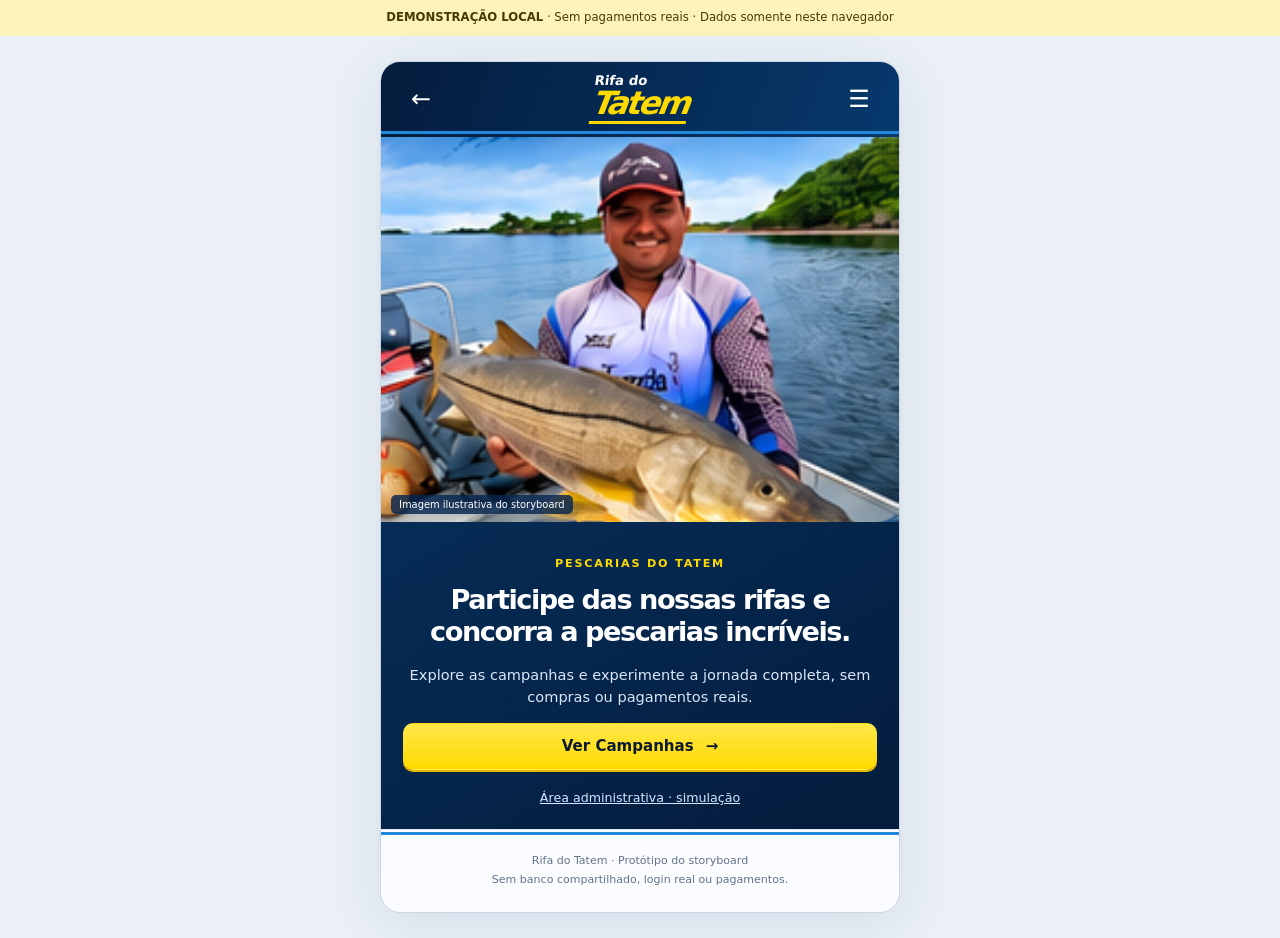
==== teste.html @ 3dd111c2 "Permite cancelar seleção de capa antes de salvar Co-authored-by: Copilot <223556219+Copilot@users.no" ====
<!doctype html>
<html lang="pt-BR">
<head>
  <meta charset="utf-8">
  <meta name="viewport" content="width=device-width, initial-scale=1">
  <meta name="theme-color" content="#062650">
  <meta name="description" content="Demonstração local das jornadas de participante e administrador da Rifa do Tatem.">
  <title>Rifa do Tatem — demonstração</title>
  <link rel="stylesheet" href="demo.css">
  <script type="module" src="demo.js"></script>
</head>
<body>
  <div class="demo-banner"><strong>DEMONSTRAÇÃO LOCAL</strong> · Sem pagamentos reais · Dados somente neste navegador</div>
  <div class="app-shell">
    <header class="app-header">
      <a class="icon-button" id="backButton" href="#inicio" aria-label="Voltar">←</a>
      <a class="brand" href="#inicio" aria-label="Rifa do Tatem, início"><span>Rifa do</span><strong>Tatem</strong></a>
      <button class="icon-button" id="menuToggle" aria-label="Abrir menu" aria-expanded="false" aria-controls="appMenu">☰</button>
    </header>
    <nav id="appMenu" class="app-menu" hidden aria-label="Navegação principal">
      <a href="#inicio">Início</a><a href="#campanhas">Ver campanhas</a><a href="#meus-pedidos">Minhas reservas locais</a>
      <a id="adminEntry" href="#admin-login">Painel simulado</a>
    </nav>
    <p id="appMessage" class="app-message" role="status" aria-live="polite" hidden></p>
    <p id="appError" class="notice error" role="alert" hidden></p>
    <main id="app" tabindex="-1">
      <section data-screen="inicio" class="home-screen" hidden>
        <div class="home-art"><img src="assets/pescaria-inicio.png" alt="Pescador com um peixe, ilustração extraída do storyboard fornecido"><span class="art-caption">Imagem ilustrativa do storyboard</span></div>
        <div class="home-copy"><p class="eyebrow">Pescarias do Tatem</p><h1>Participe das nossas rifas e concorra a pescarias incríveis.</h1><p>Explore as campanhas e experimente a jornada completa, sem compras ou pagamentos reais.</p><a class="button yellow" href="#campanhas">Ver Campanhas <span aria-hidden="true">→</span></a><a class="home-admin" href="#admin-login">Área administrativa · simulação</a></div>
      </section>

      <section data-screen="campanhas" class="screen" hidden>
        <h1>Campanhas Ativas</h1><p class="muted">Escolha uma campanha para participar da simulação.</p>
        <div id="campaignList" class="card-list"></div>
      </section>

      <section data-screen="numeros" class="screen" hidden>
        <h1>Escolha seus números</h1><p id="numberCampaign" class="muted"></p><p>Selecione quantos desejar.</p>
        <div class="legend"><span><i class="available"></i>Disponível</span><span><i class="selected"></i>Selecionado</span><span><i class="reserved"></i>Reservado</span><span><i class="sold"></i>Vendido</span></div>
        <div id="numbers" class="numbers" aria-label="Números da campanha"></div>
        <div class="summary"><strong id="selectionCount"></strong><p id="unitPrice"></p><strong id="selectionTotal" class="price"></strong></div>
        <button id="continueReservation" class="button yellow wide" disabled>Continuar <span aria-hidden="true">→</span></button>
      </section>

      <section data-screen="reserva" class="screen" hidden>
        <h1>Confirmar reserva</h1>
        <form id="reserveForm">
          <label>Seu nome <span class="required">*</span><input id="customerName" autocomplete="name" required maxlength="80"></label>
          <label>Seu celular (WhatsApp) <span class="required">*</span><input id="customerPhone" autocomplete="tel" inputmode="tel" required minlength="10" maxlength="20"></label>
          <p id="reservationDeadline" class="notice info"></p>
          <h2>Números selecionados</h2><div id="chosenNumbers" class="chips"></div>
          <div class="summary"><span>Valor total simulado</span><strong id="reservationTotal" class="price"></strong></div>
          <p class="notice warning">Use dados fictícios. Não envie dinheiro ou comprovantes: esta é apenas uma demonstração.</p>
          <button type="submit" class="button yellow wide">Reservar números</button>
        </form>
      </section>

      <section data-screen="pagamento" class="screen" hidden>
        <h1>Pagamento via Pix</h1><p class="notice warning"><strong>SIMULAÇÃO — NÃO PAGUE.</strong> Não há QR Code ou chave de pagamento válida nesta demonstração.</p>
        <div class="notice success"><strong>Instruções de teste</strong><p>Veja como será a etapa de pagamento, sem realizar uma transferência.</p></div>
        <div class="summary"><span>Identificador Pix de demonstração</span><div class="copy-row"><strong id="pixKey"></strong><button id="copyPix" class="icon-button dark" aria-label="Copiar identificador Pix de demonstração">⧉</button></div></div>
        <div class="summary"><span>Nome do recebedor (teste)</span><strong id="pixReceiver"></strong></div>
        <div class="summary"><span>Valor total simulado</span><strong id="paymentTotal" class="price"></strong></div>
        <button id="previewWhatsApp" class="button soft-orange wide">Prévia da mensagem para WhatsApp</button>
        <p class="muted small">A mensagem é apenas exibida aqui. Nada será enviado ao WhatsApp.</p>
        <div id="paymentOrder" class="notice success"></div>
        <a id="openStatus" class="button yellow wide" href="#campanhas">Ver status da reserva</a>
      </section>

      <section data-screen="status" class="screen" hidden>
        <h1>Reserva realizada</h1><div id="statusContent"></div>
        <button id="statusReceipt" class="button soft-blue wide" hidden>Baixar recibo demonstrativo (PDF)</button>
        <a class="button yellow wide" href="#campanhas">Ver campanhas</a>
      </section>

      <section data-screen="admin-login" class="screen login-screen" hidden>
        <div class="login-brand brand"><span>Rifa do</span><strong>Tatem</strong></div><h1>Área Administrativa<br>(Tatem)</h1>
        <p class="notice warning"><strong>Login simulado, sem proteção real.</strong> Use <b>tatem</b> e <b>demo</b>. Não informe senhas reais.</p>
        <form id="loginForm">
          <label>Usuário de teste<input id="loginUser" required autocomplete="off" placeholder="tatem"></label>
          <label>Senha de teste<span class="password-field"><input id="loginPassword" type="password" required autocomplete="off" placeholder="demo"><button type="button" class="icon-button dark" id="showPassword" aria-label="Mostrar senha de teste" aria-pressed="false">◉</button></span></label>
          <button class="button yellow wide" type="submit">Entrar na simulação</button>
        </form>
      </section>

      <section data-screen="painel" class="screen" hidden>
        <h1>Painel de Controle</h1><p class="muted small">Visão geral dos dados locais · sem autenticação real.</p>
        <div id="dashboardStats" class="stats"></div><h2>Ações rápidas</h2>
        <div class="stack"><a href="#nova-campanha" class="button soft-green">＋ Nova Campanha</a><a href="#reservas" class="button soft-blue">Reservas Pendentes <span id="pendingBadge" class="badge"></span></a><a href="#recibos" class="button soft-blue">Recibos (PDF)</a><a href="#configuracoes" class="button secondary">Configurações gerais</a></div>
        <h2>Campanhas cadastradas</h2><div id="adminCampaigns" class="card-list"></div>
        <button id="resetReservations" class="button danger wide">Limpar reservas de teste</button><button id="logout" class="button secondary wide">Sair da simulação administrativa</button>
      </section>

      <section data-screen="nova-campanha" class="screen" hidden>
        <h1 id="campaignFormTitle">Nova Campanha</h1>
        <form id="campaignForm">
          <fieldset id="campaignFields">
            <label>Título da campanha <span class="required">*</span><input id="campaignName" required maxlength="80"></label>
            <label>Prêmio <span class="required">*</span><input id="campaignPrize" required maxlength="160" placeholder="Ex.: Pescaria com o Tatem"></label>
            <label>Descrição<textarea id="campaignDescription" maxlength="300" rows="3"></textarea></label>
            <label>Quantidade de números <span class="required">*</span><input id="campaignCount" type="number" min="1" max="1000" step="1" required inputmode="numeric"></label>
            <label>Valor por número (R$) <span class="required">*</span><input id="campaignPrice" type="number" min="0.01" max="1000000" step="0.01" required inputmode="decimal" aria-describedby="campaignPriceHelp"></label>
            <p id="campaignPriceHelp" class="notice info small"></p>
            <label>Data do sorteio (opcional)<input id="campaignDate" type="date"></label>
            <label>Condição mínima de vendas para o sorteio (%)<input id="campaignMinimum" type="number" min="0" max="100" step="1" value="50" required></label>
            <label>Imagem de capa<input id="campaignCoverFile" type="file" accept="image/png,image/jpeg,image/webp" aria-describedby="coverHelp"></label>
            <button type="button" id="clearCoverFile" class="button secondary" hidden>Cancelar arquivo selecionado</button>
            <p id="coverHelp" class="muted small">PNG, JPEG ou WebP de até 10 MB. A imagem é redimensionada e comprimida antes de salvar neste navegador; o arquivo original não é armazenado. Sem escolher outra imagem, a capa atual é mantida.</p>
            <img id="coverPreview" class="cover-preview" alt="Prévia da capa da campanha" hidden>
            <label class="checkbox-label"><input id="removeCover" type="checkbox">Remover a capa atual</label>
            <p class="notice info small">Campanha e imagem salvas somente neste navegador. Não há sorteio automático nem operação real.</p>
            <button type="submit" class="button yellow wide" id="saveCampaign">Salvar Campanha</button>
          </fieldset>
        </form>
      </section>

      <section data-screen="reservas" class="screen" hidden>
        <h1 id="pendingTitle">Reservas Pendentes</h1>
        <label class="search">Buscar por nome, celular ou pedido<input id="reservationSearch" type="search" placeholder="Nome, celular ou pedido"></label>
        <div class="tabs"><button class="button soft-blue" id="showPending" aria-pressed="true">Pendentes</button><button class="button secondary" id="showExpired" aria-pressed="false">Ver Expiradas</button></div>
        <div id="reservationList" class="card-list"></div>
        <p id="selectedReservations" class="muted small"></p>
        <div class="stack"><button id="confirmPayment" class="button soft-green">✓ Confirmar pagamento simulado</button><button id="cancelReservation" class="button danger">✕ Cancelar reserva selecionada</button></div>
        <p class="notice warning small">A confirmação é apenas uma mudança de status local. Nenhum pagamento é consultado.</p>
      </section>

      <section data-screen="recibos" class="screen" hidden>
        <h1>Recibos</h1><label class="search">Buscar por nome ou pedido<input id="receiptSearch" type="search" placeholder="Nome ou pedido"></label>
        <p class="notice warning small">PDFs demonstrativos, sem valor fiscal ou comprovação de pagamento real.</p><div id="receiptList" class="card-list"></div>
      </section>

      <section data-screen="configuracoes" class="screen" hidden>
        <h1>Configurações gerais</h1>
        <form id="settingsForm">
          <h2>Chave Pix de teste</h2><label>Identificador de demonstração<input id="settingPix" required maxlength="100"></label><p class="muted small">Sempre exibido e copiado com o prefixo DEMO- para não ser uma chave válida de pagamento.</p>
          <h2>Dados do Tatem</h2><label>Nome do organizador<input id="settingOrganizer" required maxlength="80"></label><label>Telefone de teste<input id="settingPhone" inputmode="tel" maxlength="20"></label>
          <h2>Regras do sorteio</h2><label>Condições e instruções<textarea id="settingRules" required rows="4" maxlength="1000"></textarea></label>
          <h2>Mensagem padrão</h2><label>Texto de orientação (prévia de WhatsApp)<textarea id="settingMessage" required rows="4" maxlength="1000"></textarea></label><p class="muted small">Marcadores: {pedido}, {campanha}, {numeros}, {valor}. Não há envio automático.</p>
          <h2>Prazo da reserva</h2><label>Horas para novas reservas (1 a 168)<input id="settingHours" type="number" min="1" max="168" step="1" required></label><p class="muted small">Alterações no prazo só valem para reservas criadas depois de salvar.</p>
          <button class="button yellow wide" type="submit">Salvar configurações locais</button>
        </form>
      </section>

      <section data-screen="meus-pedidos" class="screen" hidden>
        <h1>Minhas reservas locais</h1><p class="notice info small">Mostra os pedidos criados neste navegador. Não há identificação de usuário.</p><div id="myOrders" class="card-list"></div>
      </section>
    </main>
    <footer>Rifa do Tatem · Protótipo do storyboard<br>Sem banco compartilhado, login real ou pagamentos.</footer>
  </div>
  <dialog id="messageDialog"><h2>Prévia da mensagem</h2><p class="notice warning">Simulação: nenhuma mensagem ou comprovante será enviado.</p><p id="whatsAppPreview" class="message-preview"></p><button id="closeDialog" class="button yellow wide">Fechar prévia</button></dialog>
</body>
</html>
---- demo.css ----
:root {
  font-family: system-ui, -apple-system, "Segoe UI", sans-serif;
  color: #101b37;
  background: #eaf0f6;
  --navy: #062650;
  --yellow: #ffda00;
  --muted: #566580;
}
* { box-sizing: border-box; }
[hidden] { display: none !important; }
body { margin: 0; }
button, input, select, textarea { font: inherit; }
button, a { -webkit-tap-highlight-color: transparent; }
button { cursor: pointer; }
a { color: inherit; }
button:disabled { cursor: not-allowed; opacity: .5; }
:focus-visible { outline: 3px solid #2288dc; outline-offset: 3px; }
.demo-banner { padding: 9px 14px; text-align: center; background: #fff3bd; color: #493900; font-size: .73rem; line-height: 1.5; }
.app-shell { max-width: 520px; min-height: calc(100dvh - 40px); margin: 0 auto; background: #fbfcff; box-shadow: 0 10px 60px #08234a17; }
.app-header { display: flex; align-items: center; justify-content: space-between; gap: 18px; padding: 13px 18px; background: linear-gradient(110deg, #041c3d, #07396d); color: white; }
.brand { display: inline-flex; flex-direction: column; text-decoration: none; line-height: .96; transform: skew(-8deg); }
.brand span { font-size: .83rem; font-weight: 850; }
.brand strong { color: var(--yellow); font-size: 2rem; font-style: italic; letter-spacing: -.08em; border-bottom: 3px solid var(--yellow); padding-bottom: 3px; }
.icon-button { display: inline-flex; align-items: center; justify-content: center; border: 0; color: white; background: transparent; text-decoration: none; font-size: 1.5rem; min-width: 44px; min-height: 44px; border-radius: 9px; flex-shrink: 0; }
.icon-button.dark { color: var(--navy); background: #e2edff; }
.app-menu { padding: 10px 18px; background: #e6effc; border-bottom: 1px solid #c0d0e6; }
.app-menu a { display: block; padding: 12px; font-weight: 700; text-decoration: none; border-radius: 8px; }
.app-menu a:hover { background: white; }
.screen { padding: 22px 20px 30px; }
h1 { margin: 0 0 12px; font-size: 1.55rem; line-height: 1.2; letter-spacing: -.055em; color: var(--navy); }
h2 { font-size: 1.05rem; letter-spacing: -.035em; margin: 23px 0 12px; }
p { line-height: 1.55; }
.muted { color: var(--muted); }
.small { font-size: .8rem; }
.required { color: #b51a28; }
.button { display: flex; align-items: center; justify-content: center; gap: 12px; min-height: 47px; padding: 12px 15px; border-radius: 10px; border: 1px solid transparent; text-align: center; text-decoration: none; font-size: .94rem; font-weight: 800; line-height: 1.3; }
.yellow { background: linear-gradient(#ffe749, var(--yellow)); color: #0c1932; box-shadow: 0 2px 0 #e7ba00; }
.soft-blue { background: #dceaff; color: #102c59; }
.soft-green { background: #b9f1c7; color: #104c28; }
.soft-orange { background: #ffe6c8; color: #633409; }
.secondary { background: #ecf0f6; color: #293d5d; border-color: #d0d9e7; }
.danger { background: #ffd9dc; color: #8e1726; }
.wide { width: 100%; margin-top: 16px; }
.stack { display: grid; gap: 9px; }
.notice { border-radius: 10px; padding: 13px 14px; font-size: .85rem; line-height: 1.5; }
.notice p { margin-bottom: 0; }
.warning { background: #fff0c1; color: #624610; }
.info { background: #e2edff; color: #15355f; }
.success { background: #dcf9e6; color: #155e30; }
.error { background: #ffe2e6; color: #8c1426; margin: 14px; overflow-wrap: anywhere; }
.app-message { padding: 12px 18px; margin: 0; background: #dcf9e6; font-size: .85rem; color: #155e30; }
.home-screen { background: linear-gradient(150deg, #083766, #041c3d); color: white; }
.home-art { position: relative; }
.home-art img { display: block; width: 100%; max-height: 385px; object-fit: cover; object-position: center 38%; }
.art-caption { position: absolute; bottom: 8px; left: 10px; background: #062650cf; border-radius: 5px; padding: 4px 8px; color: white; font-size: .62rem; }
.home-copy { padding: 22px; text-align: center; }
.home-copy h1 { font-size: 1.7rem; color: white; }
.home-copy p { color: #dbe7f8; font-size: .91rem; }
.home-copy .eyebrow { text-transform: uppercase; color: var(--yellow); font-size: .7rem; font-weight: 800; letter-spacing: .16em; }
.home-admin { display: inline-block; margin: 20px 0 2px; color: #d4e4ff; font-size: .79rem; }
.card-list { display: grid; gap: 15px; }
.campaign-card { border: 1px solid #d5deeb; border-radius: 14px; overflow: hidden; background: white; box-shadow: 0 4px 13px #06265008; }
.campaign-card .card-body { padding: 17px; }
.campaign-card h2 { margin: 0 0 7px; color: var(--navy); font-size: 1.2rem; }
.campaign-card p { margin: 7px 0; }
.campaign-cover { display: block; width: 100%; max-height: 300px; object-fit: contain; background: #edf2f7; }
.sample-cover { width: 100%; height: 170px; object-fit: cover; }
.cover-note { padding: 4px 14px; margin: 0; font-size: .65rem; color: var(--muted); background: #edf2f7; }
.price { display: block; color: #091a38; font-size: 1.55rem; letter-spacing: -.045em; }
.facts { display: grid; gap: 7px; margin: 13px 0; font-size: .87rem; }
.rules { font-size: .8rem; border-top: 1px solid #e0e6ef; margin-top: 13px; padding-top: 12px; white-space: pre-wrap; overflow-wrap: anywhere; }
.legend { display: flex; flex-wrap: wrap; gap: 10px; font-size: .68rem; padding: 12px 0 16px; }
.legend span { display: inline-flex; align-items: center; gap: 4px; }
.legend i { width: 12px; height: 12px; border-radius: 3px; }
.available { background: #b6f1c7; }
.selected { background: #ffdb15; }
.reserved { background: #c9d0dc; }
.sold { background: #ff8e98; }
.numbers { display: grid; grid-template-columns: repeat(5, minmax(0, 1fr)); gap: 9px; }
.number { border: 2px solid transparent; color: #0e3926; border-radius: 9px; min-height: 49px; font-weight: 850; font-size: 1.05rem; }
.number.selected { border-color: #d6aa00; color: #3a3000; }
.number.reserved, .number.sold { color: #293647; opacity: 1; }
.number:disabled { cursor: not-allowed; }
.summary { background: linear-gradient(100deg, #f3f6fb, #e5eefb); padding: 14px; border-radius: 10px; margin-top: 13px; }
.summary span { display: block; font-size: .83rem; margin-bottom: 5px; }
.summary p { margin: 6px 0; font-size: .83rem; }
.copy-row { display: flex; align-items: center; justify-content: space-between; gap: 10px; }
.copy-row strong { overflow-wrap: anywhere; min-width: 0; }
.chips { display: flex; flex-wrap: wrap; gap: 8px; }
.chip { min-width: 48px; background: #ffe47a; padding: 8px 11px; border-radius: 8px; text-align: center; font-weight: 850; }
label { display: block; font-size: .86rem; font-weight: 750; margin: 15px 0; }
input:not([type=checkbox]), textarea, select { display: block; width: 100%; margin-top: 6px; border: 1px solid #aebed5; border-radius: 8px; min-height: 45px; padding: 10px 12px; background: white; color: #142a49; }
textarea { resize: vertical; }
input[readonly] { background: #edf2f9; color: #465371; }
fieldset { margin: 0; padding: 0; border: 0; min-width: 0; }
input[type=checkbox] { accent-color: #0c4c96; width: 19px; height: 19px; flex-shrink: 0; }
.checkbox-label { display: flex; align-items: center; gap: 9px; font-weight: 600; }
.cover-preview { display: block; max-width: 100%; max-height: 200px; border-radius: 9px; }
.password-field { display: flex; gap: 7px; align-items: center; }
.password-field input { min-width: 0; }
.login-screen { background: linear-gradient(135deg, #062650, #064a86); color: white; padding-top: 34px; padding-bottom: 45px; }
.login-screen h1 { color: white; text-align: center; margin: 24px 0; }
.login-brand { display: flex; width: max-content; margin: auto; }
.login-brand strong { font-size: 3.3rem; }
.login-brand span { font-size: 1.15rem; }
.login-screen input { background: #fff; }
.stats { display: grid; grid-template-columns: repeat(2, minmax(0, 1fr)); gap: 12px; margin: 18px 0; }
.stat { min-width: 0; overflow-wrap: anywhere; text-align: center; border: 1px solid #dbe3ef; background: white; border-radius: 12px; padding: 17px 9px; }
.stat .stat-icon { font-size: 1.8rem; display: block; margin-bottom: 7px; color: #0b4889; }
.stat strong { display: block; margin-top: 5px; font-size: 1.1rem; color: #082650; }
.stat small { color: var(--muted); }
.badge { border-radius: 6px; background: #de3c4c; color: white; padding: 2px 7px; font-size: .75rem; }
.list-row { border: 1px solid #d7e1ef; border-radius: 10px; padding: 13px; background: white; display: flex; align-items: flex-start; gap: 11px; }
.row-info { min-width: 0; flex: 1; overflow-wrap: anywhere; }
.row-info strong { font-size: .9rem; }
.row-info p { margin: 5px 0; font-size: .79rem; }
.row-info a { font-size: .85rem; }
.status-tag { display: inline-block; border-radius: 6px; padding: 4px 7px; font-size: .67rem; font-weight: 750; background: #ffe7a2; color: #624100; }
.status-tag.sold { background: #c9f3d9; color: #14562c; }
.status-tag.expired, .status-tag.cancelled { background: #e9edf4; color: #465371; }
.tabs { display: flex; gap: 8px; margin: 15px 0; }
.tabs .button { flex: 1; font-size: .8rem; }
.search { font-size: .78rem; color: var(--muted); }
.empty { padding: 25px 14px; text-align: center; color: var(--muted); background: #edf2f9; border-radius: 10px; }
.status-hero { text-align: center; background: #e1faeb; padding: 23px 15px; border-radius: 12px; margin: 16px 0; }
.status-hero .status-icon { font-size: 2.5rem; color: #139b43; }
.status-hero h2 { color: #11652e; font-size: 1.4rem; margin: 9px 0; }
.status-details { display: grid; gap: 0; margin: 14px 0; }
.status-details div { padding: 12px 0; border-bottom: 1px solid #e0e6f0; overflow-wrap: anywhere; }
.status-details dt { font-size: .8rem; color: var(--muted); }
.status-details dd { margin: 4px 0 0; font-weight: 700; font-size: .9rem; }
.message-preview { white-space: pre-wrap; overflow-wrap: anywhere; }
dialog { border: 0; border-radius: 15px; padding: 22px; max-width: 450px; width: calc(100% - 32px); color: #142a49; max-height: 85dvh; }
dialog::backdrop { background: #031329a8; }
footer { text-align: center; color: #61728b; font-size: .69rem; line-height: 1.7; padding: 22px 14px; border-top: 1px solid #e0e6ef; }
@media (min-width: 600px) {
  .app-shell { margin: 25px auto; border-radius: 20px; overflow: hidden; min-height: 0; border: 1px solid #cad6e5; }
  .screen { padding: 28px; }
}
@media (max-width: 360px) {
  .screen { padding: 19px 13px; }
  .numbers { gap: 6px; }
  .legend { gap: 7px; font-size: .63rem; }
}
@media (prefers-reduced-motion: reduce) {
  *, *::before, *::after { scroll-behavior: auto !important; }
}
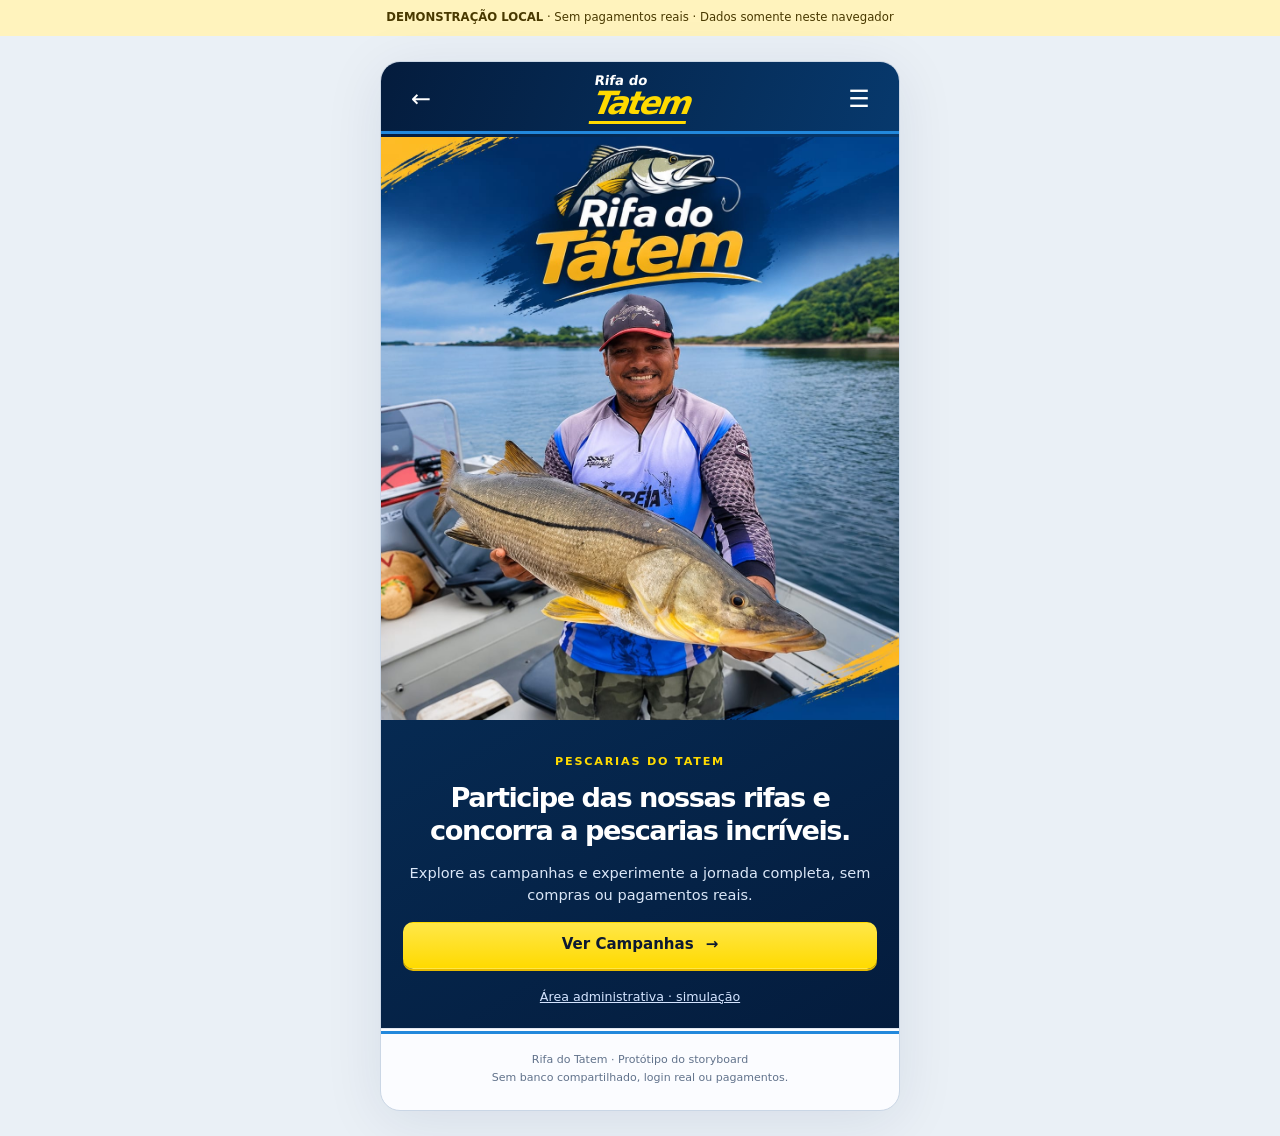
==== commit 4ee19a5c: "Atualiza foto do Tatem na tela inicial sem recortes Co-authored-by: Copilot <223556219+Copilot@users" ====
--- a/teste.html
+++ b/teste.html
@@ -25,7 +25,7 @@
     <p id="appError" class="notice error" role="alert" hidden></p>
     <main id="app" tabindex="-1">
       <section data-screen="inicio" class="home-screen" hidden>
-        <div class="home-art"><img src="assets/pescaria-inicio.png" alt="Pescador com um peixe, ilustração extraída do storyboard fornecido"><span class="art-caption">Imagem ilustrativa do storyboard</span></div>
+        <div class="home-art"><img src="assets/foto-tatem.jpeg" alt="Tatem segurando um peixe no barco, com o logotipo Rifa do Tatem"></div>
         <div class="home-copy"><p class="eyebrow">Pescarias do Tatem</p><h1>Participe das nossas rifas e concorra a pescarias incríveis.</h1><p>Explore as campanhas e experimente a jornada completa, sem compras ou pagamentos reais.</p><a class="button yellow" href="#campanhas">Ver Campanhas <span aria-hidden="true">→</span></a><a class="home-admin" href="#admin-login">Área administrativa · simulação</a></div>
       </section>
 
@@ -148,5 +148,13 @@
     <footer>Rifa do Tatem · Protótipo do storyboard<br>Sem banco compartilhado, login real ou pagamentos.</footer>
   </div>
   <dialog id="messageDialog"><h2>Prévia da mensagem</h2><p class="notice warning">Simulação: nenhuma mensagem ou comprovante será enviado.</p><p id="whatsAppPreview" class="message-preview"></p><button id="closeDialog" class="button yellow wide">Fechar prévia</button></dialog>
+  <dialog id="receiptReminderDialog" aria-labelledby="receiptReminderTitle" aria-describedby="receiptReminderHelp">
+    <h2 id="receiptReminderTitle">Não esqueça de enviar o recibo</h2>
+    <p id="receiptReminderHelp" class="notice warning">Tatem, a confirmação foi registrada. Baixe o recibo de cada pedido abaixo e envie manualmente ao cliente pelo WhatsApp. Nenhum arquivo foi enviado automaticamente.</p>
+    <p class="muted small">Nesta demonstração, os PDFs são de teste e não comprovam um pagamento real.</p>
+    <div id="receiptReminderList" class="card-list"></div>
+    <button id="closeReceiptReminder" class="button yellow wide">Entendi, o envio é manual</button>
+    <button id="openReminderReceipts" class="button soft-blue wide">Ir para Recibos (PDF)</button>
+  </dialog>
 </body>
 </html>
--- a/demo.css
+++ b/demo.css
@@ -51,8 +51,7 @@
 .app-message { padding: 12px 18px; margin: 0; background: #dcf9e6; font-size: .85rem; color: #155e30; }
 .home-screen { background: linear-gradient(150deg, #083766, #041c3d); color: white; }
 .home-art { position: relative; }
-.home-art img { display: block; width: 100%; max-height: 385px; object-fit: cover; object-position: center 38%; }
-.art-caption { position: absolute; bottom: 8px; left: 10px; background: #062650cf; border-radius: 5px; padding: 4px 8px; color: white; font-size: .62rem; }
+.home-art img { display: block; width: 100%; height: auto; }
 .home-copy { padding: 22px; text-align: center; }
 .home-copy h1 { font-size: 1.7rem; color: white; }
 .home-copy p { color: #dbe7f8; font-size: .91rem; }
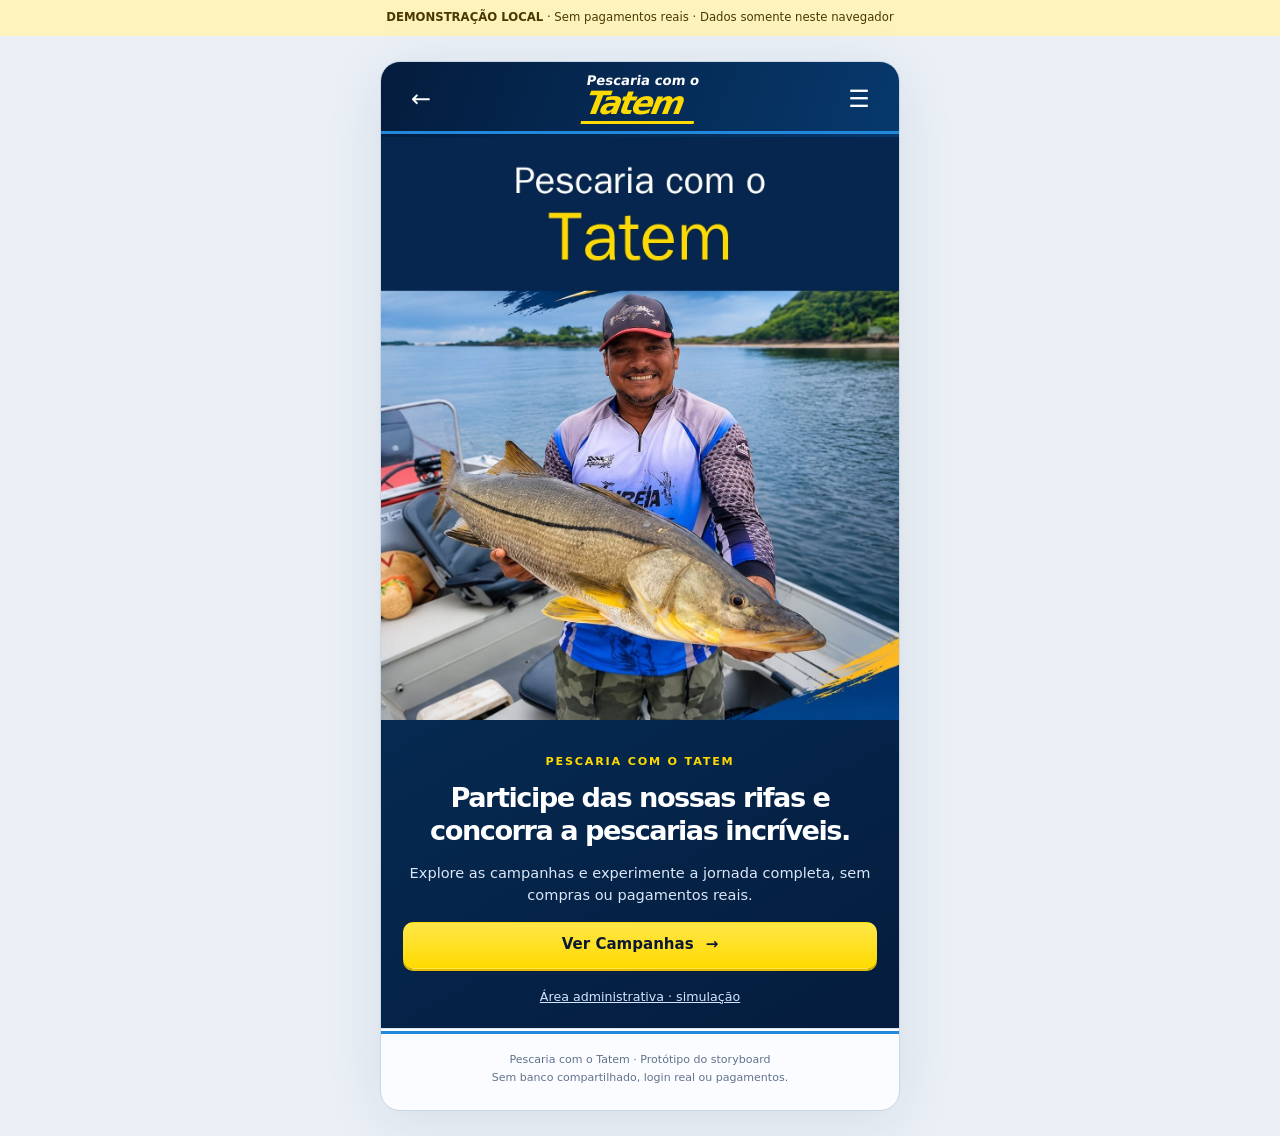
==== commit 66bda78b: "Renomeia aplicativo para Pescaria com o Tatem Atualiza telas, títulos, recibos e arte da capa, prese" ====
--- a/teste.html
+++ b/teste.html
@@ -4,8 +4,8 @@
   <meta charset="utf-8">
   <meta name="viewport" content="width=device-width, initial-scale=1">
   <meta name="theme-color" content="#062650">
-  <meta name="description" content="Demonstração local das jornadas de participante e administrador da Rifa do Tatem.">
-  <title>Rifa do Tatem — demonstração</title>
+  <meta name="description" content="Demonstração local das jornadas de participante e administrador de Pescaria com o Tatem.">
+  <title>Pescaria com o Tatem — demonstração</title>
   <link rel="stylesheet" href="demo.css">
   <script type="module" src="demo.js"></script>
 </head>
@@ -14,7 +14,7 @@
   <div class="app-shell">
     <header class="app-header">
       <a class="icon-button" id="backButton" href="#inicio" aria-label="Voltar">←</a>
-      <a class="brand" href="#inicio" aria-label="Rifa do Tatem, início"><span>Rifa do</span><strong>Tatem</strong></a>
+      <a class="brand" href="#inicio" aria-label="Pescaria com o Tatem, início"><span>Pescaria com o</span><strong>Tatem</strong></a>
       <button class="icon-button" id="menuToggle" aria-label="Abrir menu" aria-expanded="false" aria-controls="appMenu">☰</button>
     </header>
     <nav id="appMenu" class="app-menu" hidden aria-label="Navegação principal">
@@ -25,8 +25,8 @@
     <p id="appError" class="notice error" role="alert" hidden></p>
     <main id="app" tabindex="-1">
       <section data-screen="inicio" class="home-screen" hidden>
-        <div class="home-art"><img src="assets/foto-tatem.jpeg" alt="Tatem segurando um peixe no barco, com o logotipo Rifa do Tatem"></div>
-        <div class="home-copy"><p class="eyebrow">Pescarias do Tatem</p><h1>Participe das nossas rifas e concorra a pescarias incríveis.</h1><p>Explore as campanhas e experimente a jornada completa, sem compras ou pagamentos reais.</p><a class="button yellow" href="#campanhas">Ver Campanhas <span aria-hidden="true">→</span></a><a class="home-admin" href="#admin-login">Área administrativa · simulação</a></div>
+        <div class="home-art"><img src="assets/pescaria-com-o-tatem.jpeg" alt="Tatem segurando um peixe no barco, com o título Pescaria com o Tatem"></div>
+        <div class="home-copy"><p class="eyebrow">Pescaria com o Tatem</p><h1>Participe das nossas rifas e concorra a pescarias incríveis.</h1><p>Explore as campanhas e experimente a jornada completa, sem compras ou pagamentos reais.</p><a class="button yellow" href="#campanhas">Ver Campanhas <span aria-hidden="true">→</span></a><a class="home-admin" href="#admin-login">Área administrativa · simulação</a></div>
       </section>
 
       <section data-screen="campanhas" class="screen" hidden>
@@ -74,7 +74,7 @@
       </section>
 
       <section data-screen="admin-login" class="screen login-screen" hidden>
-        <div class="login-brand brand"><span>Rifa do</span><strong>Tatem</strong></div><h1>Área Administrativa<br>(Tatem)</h1>
+        <div class="login-brand brand"><span>Pescaria com o</span><strong>Tatem</strong></div><h1>Área Administrativa<br>(Tatem)</h1>
         <p class="notice warning"><strong>Login simulado, sem proteção real.</strong> Use <b>tatem</b> e <b>demo</b>. Não informe senhas reais.</p>
         <form id="loginForm">
           <label>Usuário de teste<input id="loginUser" required autocomplete="off" placeholder="tatem"></label>
@@ -145,7 +145,7 @@
         <h1>Minhas reservas locais</h1><p class="notice info small">Mostra os pedidos criados neste navegador. Não há identificação de usuário.</p><div id="myOrders" class="card-list"></div>
       </section>
     </main>
-    <footer>Rifa do Tatem · Protótipo do storyboard<br>Sem banco compartilhado, login real ou pagamentos.</footer>
+    <footer>Pescaria com o Tatem · Protótipo do storyboard<br>Sem banco compartilhado, login real ou pagamentos.</footer>
   </div>
   <dialog id="messageDialog"><h2>Prévia da mensagem</h2><p class="notice warning">Simulação: nenhuma mensagem ou comprovante será enviado.</p><p id="whatsAppPreview" class="message-preview"></p><button id="closeDialog" class="button yellow wide">Fechar prévia</button></dialog>
   <dialog id="receiptReminderDialog" aria-labelledby="receiptReminderTitle" aria-describedby="receiptReminderHelp">
@@ -156,5 +156,17 @@
     <button id="closeReceiptReminder" class="button yellow wide">Entendi, o envio é manual</button>
     <button id="openReminderReceipts" class="button soft-blue wide">Ir para Recibos (PDF)</button>
   </dialog>
+  <dialog id="cancelCampaignDialog" aria-labelledby="cancelCampaignTitle">
+    <h2 id="cancelCampaignTitle">Cancelar campanha</h2>
+    <p id="cancelCampaignName"></p>
+    <p id="cancelCampaignError" class="notice error" role="alert" hidden></p>
+    <p class="notice warning">A campanha sairá da lista pública e não aceitará novas reservas ou confirmações de pagamento. Pedidos e recibos serão preservados. Os valores já pagos devem ser devolvidos manualmente aos clientes. Não há envio de avisos ou reembolso automático.</p>
+    <form id="cancelCampaignForm">
+      <label>Justificativa obrigatória<textarea id="cancellationReason" required maxlength="1000" rows="4"></textarea></label>
+      <label class="checkbox-label"><input id="refundAcknowledged" type="checkbox" required>Estou ciente de que devo comunicar os clientes e devolver os valores pagos. Esta ação não registra devoluções como realizadas.</label>
+      <button class="button danger wide" type="submit">Confirmar cancelamento da campanha</button>
+      <button class="button secondary wide" type="button" id="closeCancelCampaign">Voltar sem cancelar</button>
+    </form>
+  </dialog>
 </body>
 </html>
--- a/demo.css
+++ b/demo.css
@@ -114,6 +114,10 @@
 .row-info strong { font-size: .9rem; }
 .row-info p { margin: 5px 0; font-size: .79rem; }
 .row-info a { font-size: .85rem; }
+.campaign-metrics { margin: 14px 0; font-size: .8rem; }
+.campaign-metrics div { display: flex; justify-content: space-between; gap: 12px; padding: 7px 0; border-bottom: 1px solid #e0e6ef; }
+.campaign-metrics dd { margin: 0; flex-shrink: 0; font-weight: 800; }
+.campaign-progress { display: block; width: 100%; height: 14px; accent-color: #168142; }
 .status-tag { display: inline-block; border-radius: 6px; padding: 4px 7px; font-size: .67rem; font-weight: 750; background: #ffe7a2; color: #624100; }
 .status-tag.sold { background: #c9f3d9; color: #14562c; }
 .status-tag.expired, .status-tag.cancelled { background: #e9edf4; color: #465371; }
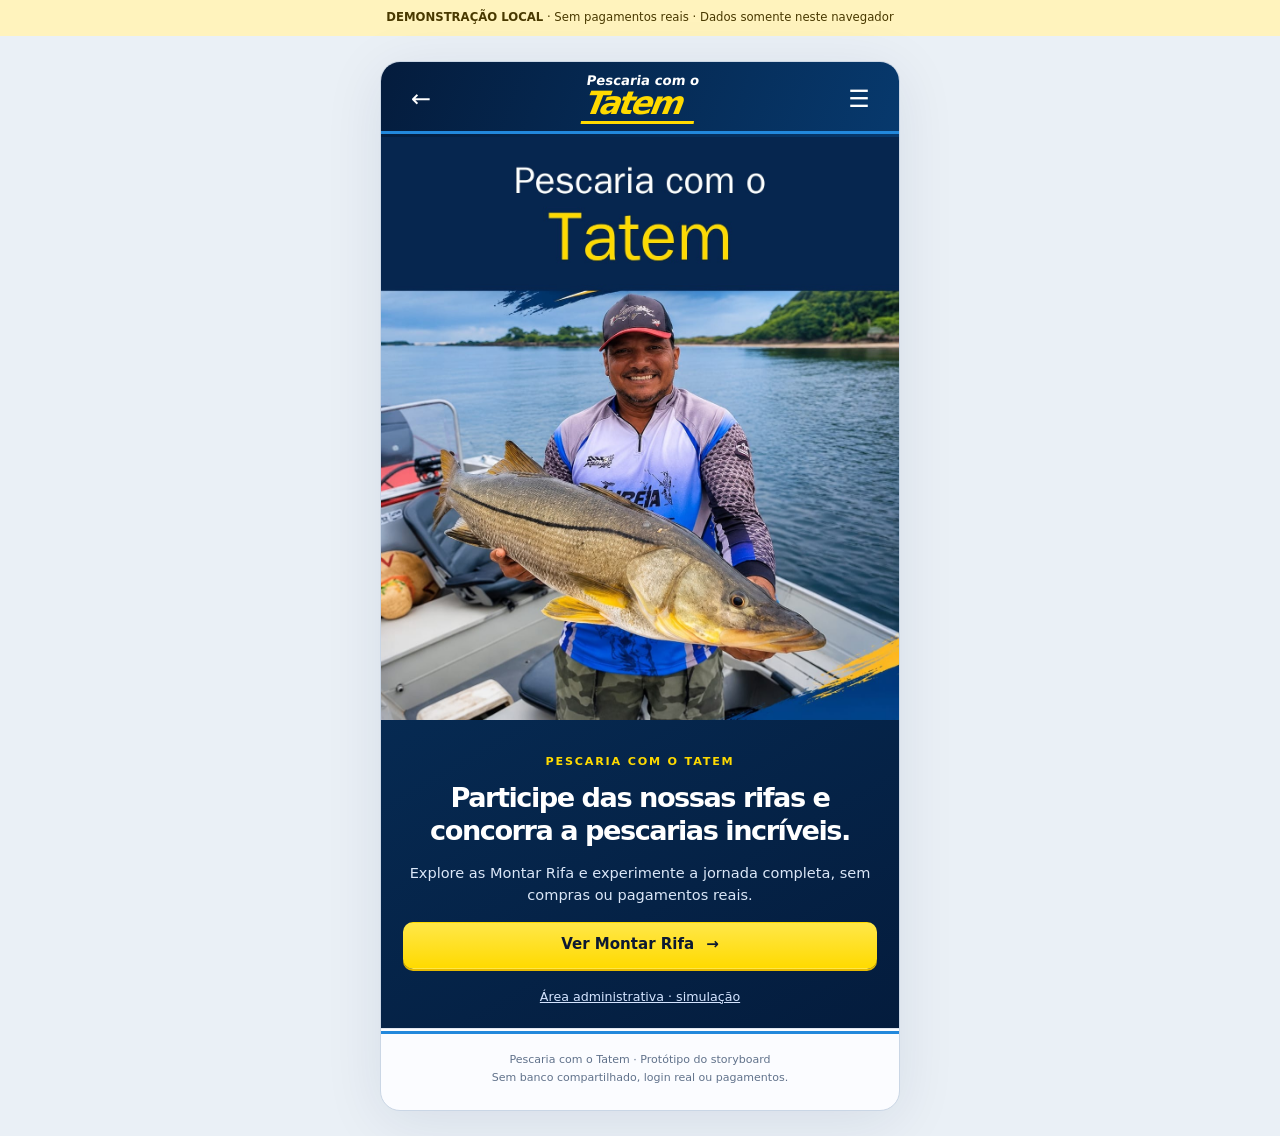
==== commit 745da9e9: "Substitui rótulos de campanha por Montar Rifa Preserva rotas, cadastros e compatibilidade dos marcad" ====
--- a/teste.html
+++ b/teste.html
@@ -18,7 +18,7 @@
       <button class="icon-button" id="menuToggle" aria-label="Abrir menu" aria-expanded="false" aria-controls="appMenu">☰</button>
     </header>
     <nav id="appMenu" class="app-menu" hidden aria-label="Navegação principal">
-      <a href="#inicio">Início</a><a href="#campanhas">Ver campanhas</a><a href="#meus-pedidos">Minhas reservas locais</a>
+      <a href="#inicio">Início</a><a href="#campanhas">Ver Montar Rifa</a><a href="#meus-pedidos">Minhas reservas locais</a>
       <a id="adminEntry" href="#admin-login">Painel simulado</a>
     </nav>
     <p id="appMessage" class="app-message" role="status" aria-live="polite" hidden></p>
@@ -26,18 +26,18 @@
     <main id="app" tabindex="-1">
       <section data-screen="inicio" class="home-screen" hidden>
         <div class="home-art"><img src="assets/pescaria-com-o-tatem.jpeg" alt="Tatem segurando um peixe no barco, com o título Pescaria com o Tatem"></div>
-        <div class="home-copy"><p class="eyebrow">Pescaria com o Tatem</p><h1>Participe das nossas rifas e concorra a pescarias incríveis.</h1><p>Explore as campanhas e experimente a jornada completa, sem compras ou pagamentos reais.</p><a class="button yellow" href="#campanhas">Ver Campanhas <span aria-hidden="true">→</span></a><a class="home-admin" href="#admin-login">Área administrativa · simulação</a></div>
+        <div class="home-copy"><p class="eyebrow">Pescaria com o Tatem</p><h1>Participe das nossas rifas e concorra a pescarias incríveis.</h1><p>Explore as Montar Rifa e experimente a jornada completa, sem compras ou pagamentos reais.</p><a class="button yellow" href="#campanhas">Ver Montar Rifa <span aria-hidden="true">→</span></a><a class="home-admin" href="#admin-login">Área administrativa · simulação</a></div>
       </section>
 
       <section data-screen="campanhas" class="screen" hidden>
-        <h1>Campanhas Ativas</h1><p class="muted">Escolha uma campanha para participar da simulação.</p>
+        <h1>Montar Rifa Ativas</h1><p class="muted">Escolha uma Montar Rifa para participar da simulação.</p>
         <div id="campaignList" class="card-list"></div>
       </section>
 
       <section data-screen="numeros" class="screen" hidden>
         <h1>Escolha seus números</h1><p id="numberCampaign" class="muted"></p><p>Selecione quantos desejar.</p>
         <div class="legend"><span><i class="available"></i>Disponível</span><span><i class="selected"></i>Selecionado</span><span><i class="reserved"></i>Reservado</span><span><i class="sold"></i>Vendido</span></div>
-        <div id="numbers" class="numbers" aria-label="Números da campanha"></div>
+        <div id="numbers" class="numbers" aria-label="Números da Montar Rifa"></div>
         <div class="summary"><strong id="selectionCount"></strong><p id="unitPrice"></p><strong id="selectionTotal" class="price"></strong></div>
         <button id="continueReservation" class="button yellow wide" disabled>Continuar <span aria-hidden="true">→</span></button>
       </section>
@@ -70,7 +70,7 @@
       <section data-screen="status" class="screen" hidden>
         <h1>Reserva realizada</h1><div id="statusContent"></div>
         <button id="statusReceipt" class="button soft-blue wide" hidden>Baixar recibo demonstrativo (PDF)</button>
-        <a class="button yellow wide" href="#campanhas">Ver campanhas</a>
+        <a class="button yellow wide" href="#campanhas">Ver Montar Rifa</a>
       </section>
 
       <section data-screen="admin-login" class="screen login-screen" hidden>
@@ -86,16 +86,16 @@
       <section data-screen="painel" class="screen" hidden>
         <h1>Painel de Controle</h1><p class="muted small">Visão geral dos dados locais · sem autenticação real.</p>
         <div id="dashboardStats" class="stats"></div><h2>Ações rápidas</h2>
-        <div class="stack"><a href="#nova-campanha" class="button soft-green">＋ Nova Campanha</a><a href="#reservas" class="button soft-blue">Reservas Pendentes <span id="pendingBadge" class="badge"></span></a><a href="#recibos" class="button soft-blue">Recibos (PDF)</a><a href="#configuracoes" class="button secondary">Configurações gerais</a></div>
-        <h2>Campanhas cadastradas</h2><div id="adminCampaigns" class="card-list"></div>
+        <div class="stack"><a href="#nova-campanha" class="button soft-green">＋ Montar Rifa</a><a href="#reservas" class="button soft-blue">Reservas Pendentes <span id="pendingBadge" class="badge"></span></a><a href="#recibos" class="button soft-blue">Recibos (PDF)</a><a href="#configuracoes" class="button secondary">Configurações gerais</a></div>
+        <h2>Montar Rifa cadastradas</h2><div id="adminCampaigns" class="card-list"></div>
         <button id="resetReservations" class="button danger wide">Limpar reservas de teste</button><button id="logout" class="button secondary wide">Sair da simulação administrativa</button>
       </section>
 
       <section data-screen="nova-campanha" class="screen" hidden>
-        <h1 id="campaignFormTitle">Nova Campanha</h1>
+        <h1 id="campaignFormTitle">Montar Rifa</h1>
         <form id="campaignForm">
           <fieldset id="campaignFields">
-            <label>Título da campanha <span class="required">*</span><input id="campaignName" required maxlength="80"></label>
+            <label>Título da Montar Rifa <span class="required">*</span><input id="campaignName" required maxlength="80"></label>
             <label>Prêmio <span class="required">*</span><input id="campaignPrize" required maxlength="160" placeholder="Ex.: Pescaria com o Tatem"></label>
             <label>Descrição<textarea id="campaignDescription" maxlength="300" rows="3"></textarea></label>
             <label>Quantidade de números <span class="required">*</span><input id="campaignCount" type="number" min="1" max="1000" step="1" required inputmode="numeric"></label>
@@ -106,10 +106,10 @@
             <label>Imagem de capa<input id="campaignCoverFile" type="file" accept="image/png,image/jpeg,image/webp" aria-describedby="coverHelp"></label>
             <button type="button" id="clearCoverFile" class="button secondary" hidden>Cancelar arquivo selecionado</button>
             <p id="coverHelp" class="muted small">PNG, JPEG ou WebP de até 10 MB. A imagem é redimensionada e comprimida antes de salvar neste navegador; o arquivo original não é armazenado. Sem escolher outra imagem, a capa atual é mantida.</p>
-            <img id="coverPreview" class="cover-preview" alt="Prévia da capa da campanha" hidden>
+            <img id="coverPreview" class="cover-preview" alt="Prévia da capa da Montar Rifa" hidden>
             <label class="checkbox-label"><input id="removeCover" type="checkbox">Remover a capa atual</label>
-            <p class="notice info small">Campanha e imagem salvas somente neste navegador. Não há sorteio automático nem operação real.</p>
-            <button type="submit" class="button yellow wide" id="saveCampaign">Salvar Campanha</button>
+            <p class="notice info small">Montar Rifa e imagem salvas somente neste navegador. Não há sorteio automático nem operação real.</p>
+            <button type="submit" class="button yellow wide" id="saveCampaign">Salvar Montar Rifa</button>
           </fieldset>
         </form>
       </section>
@@ -135,7 +135,7 @@
           <h2>Chave Pix de teste</h2><label>Identificador de demonstração<input id="settingPix" required maxlength="100"></label><p class="muted small">Sempre exibido e copiado com o prefixo DEMO- para não ser uma chave válida de pagamento.</p>
           <h2>Dados do Tatem</h2><label>Nome do organizador<input id="settingOrganizer" required maxlength="80"></label><label>Telefone de teste<input id="settingPhone" inputmode="tel" maxlength="20"></label>
           <h2>Regras do sorteio</h2><label>Condições e instruções<textarea id="settingRules" required rows="4" maxlength="1000"></textarea></label>
-          <h2>Mensagem padrão</h2><label>Texto de orientação (prévia de WhatsApp)<textarea id="settingMessage" required rows="4" maxlength="1000"></textarea></label><p class="muted small">Marcadores: {pedido}, {campanha}, {numeros}, {valor}. Não há envio automático.</p>
+          <h2>Mensagem padrão</h2><label>Texto de orientação (prévia de WhatsApp)<textarea id="settingMessage" required rows="4" maxlength="1000"></textarea></label><p class="muted small">Marcadores: {pedido}, {rifa}, {numeros}, {valor}. Não há envio automático.</p>
           <h2>Prazo da reserva</h2><label>Horas para novas reservas (1 a 168)<input id="settingHours" type="number" min="1" max="168" step="1" required></label><p class="muted small">Alterações no prazo só valem para reservas criadas depois de salvar.</p>
           <button class="button yellow wide" type="submit">Salvar configurações locais</button>
         </form>
@@ -157,14 +157,14 @@
     <button id="openReminderReceipts" class="button soft-blue wide">Ir para Recibos (PDF)</button>
   </dialog>
   <dialog id="cancelCampaignDialog" aria-labelledby="cancelCampaignTitle">
-    <h2 id="cancelCampaignTitle">Cancelar campanha</h2>
+    <h2 id="cancelCampaignTitle">Cancelar Montar Rifa</h2>
     <p id="cancelCampaignName"></p>
     <p id="cancelCampaignError" class="notice error" role="alert" hidden></p>
-    <p class="notice warning">A campanha sairá da lista pública e não aceitará novas reservas ou confirmações de pagamento. Pedidos e recibos serão preservados. Os valores já pagos devem ser devolvidos manualmente aos clientes. Não há envio de avisos ou reembolso automático.</p>
+    <p class="notice warning">A Montar Rifa sairá da lista pública e não aceitará novas reservas ou confirmações de pagamento. Pedidos e recibos serão preservados. Os valores já pagos devem ser devolvidos manualmente aos clientes. Não há envio de avisos ou reembolso automático.</p>
     <form id="cancelCampaignForm">
       <label>Justificativa obrigatória<textarea id="cancellationReason" required maxlength="1000" rows="4"></textarea></label>
       <label class="checkbox-label"><input id="refundAcknowledged" type="checkbox" required>Estou ciente de que devo comunicar os clientes e devolver os valores pagos. Esta ação não registra devoluções como realizadas.</label>
-      <button class="button danger wide" type="submit">Confirmar cancelamento da campanha</button>
+      <button class="button danger wide" type="submit">Confirmar cancelamento da Montar Rifa</button>
       <button class="button secondary wide" type="button" id="closeCancelCampaign">Voltar sem cancelar</button>
     </form>
   </dialog>
